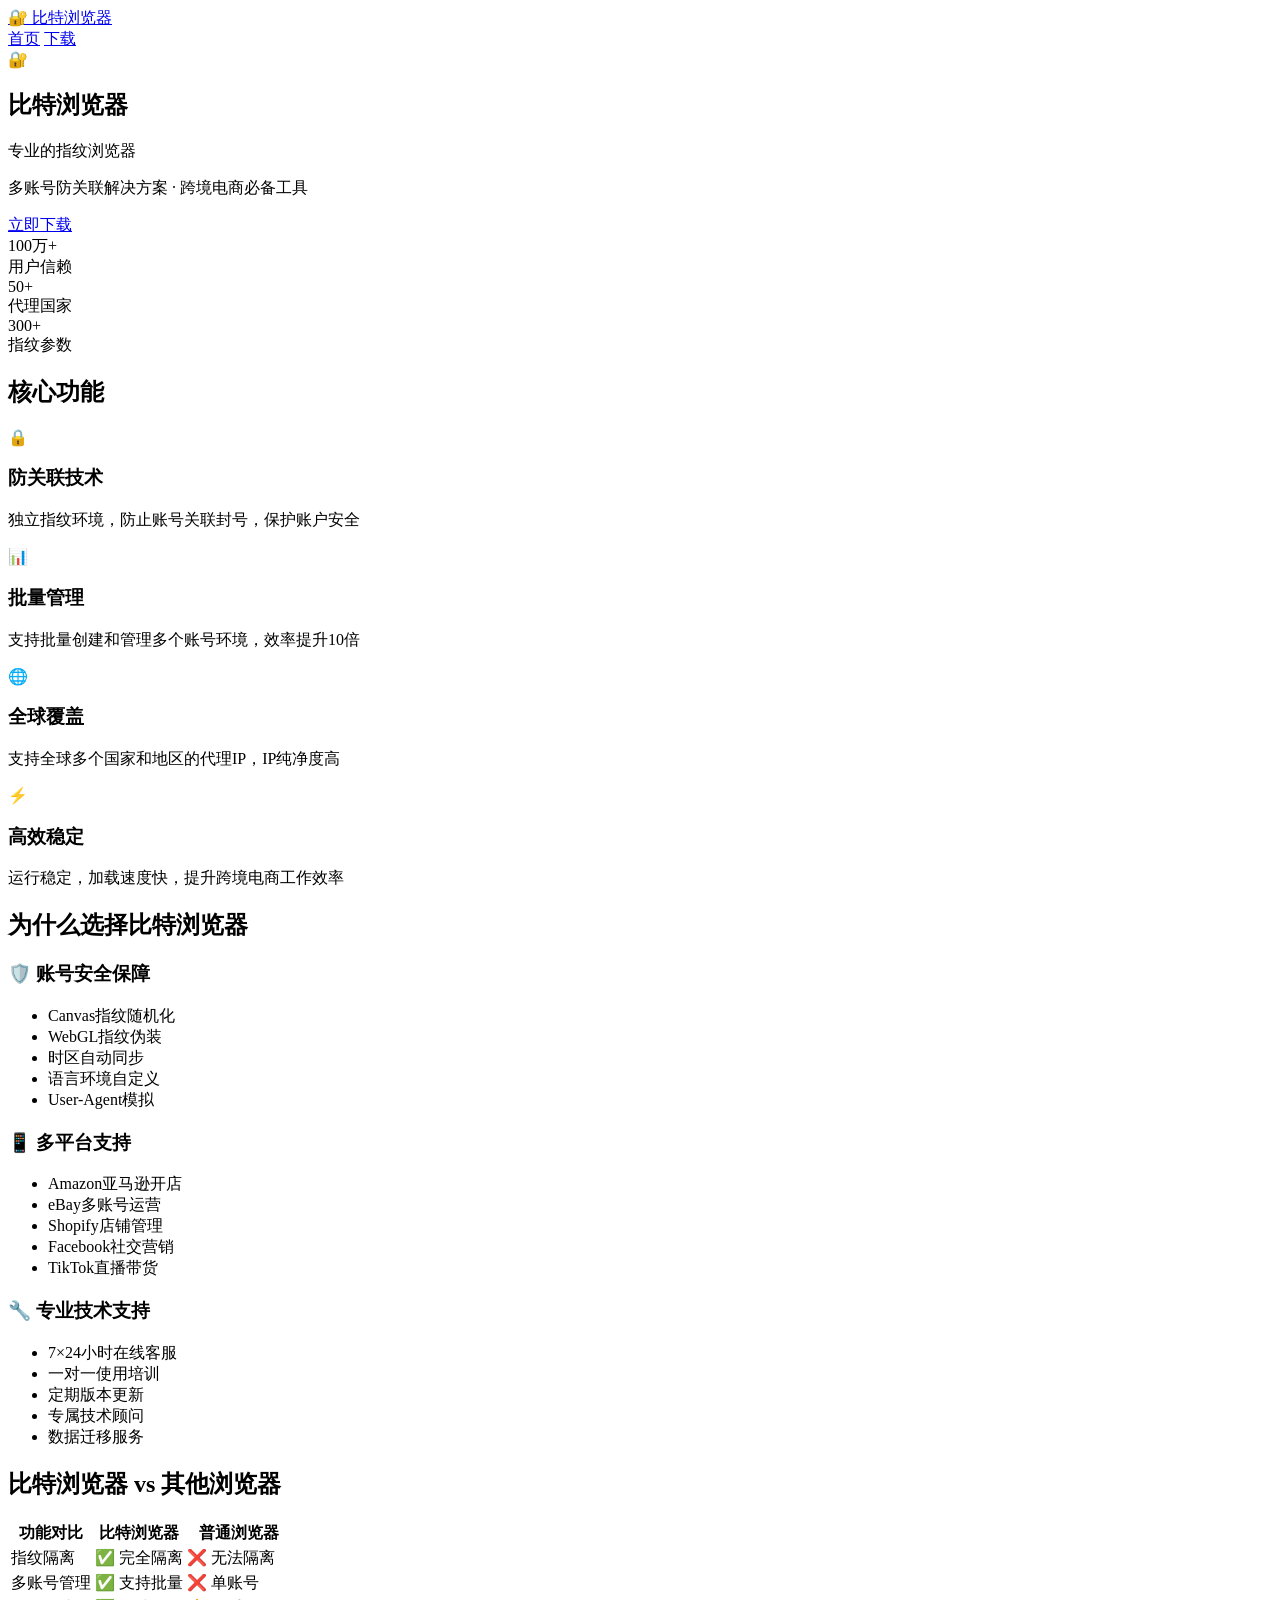
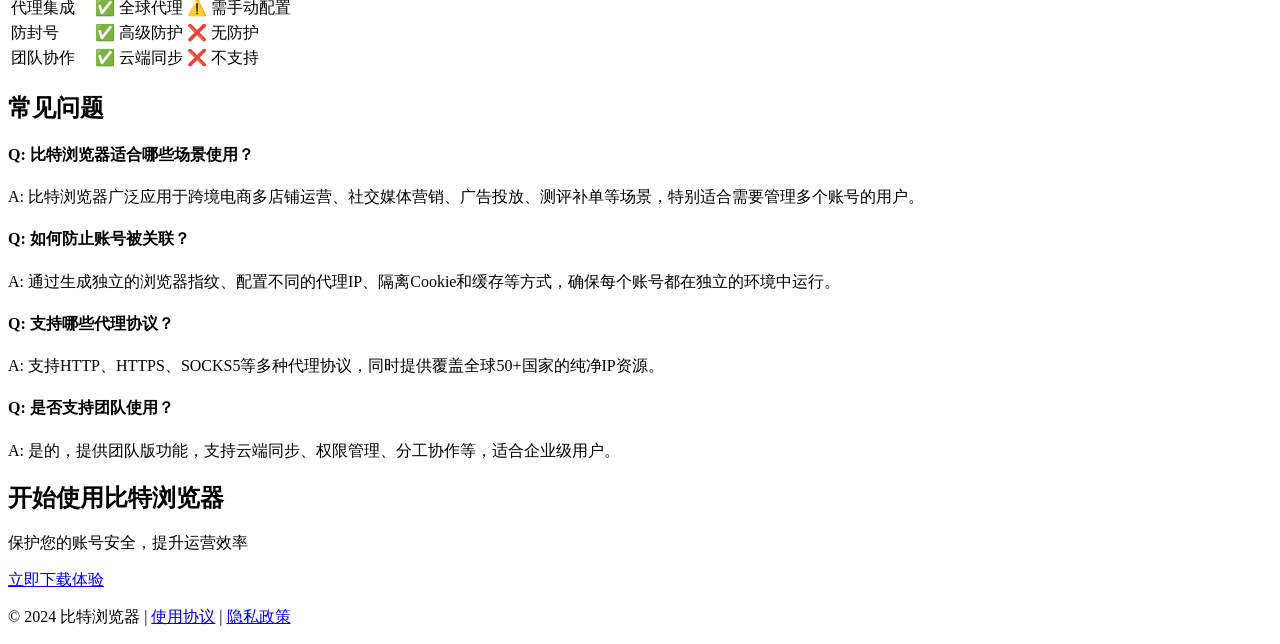
==== index.html @ c9ca7e03 "Add index.html" ====
﻿<!DOCTYPE html>
<html lang="zh-CN">
<head>
    <meta charset="UTF-8">
    <meta name="viewport" content="width=device-width, initial-scale=1.0">
    <title>比特浏览器 - 官方窗口同步浏览器｜官方下载</title>
    <meta name="keywords" content="比特浏览器,指纹浏览器,防关联浏览器,多账号管理,电商浏览器,跨境电商工具">
    <meta name="description" content="比特浏览器是专业的指纹浏览器，提供多账号防关联解决方案，广泛应用于跨境电商、社交媒体营销、广告投放等领域。">
    <link rel="stylesheet" href="css/style.css">
    <link rel="icon" type="image/svg+xml" href="favicon.svg">
</head>
<body>
    <div class="page-wrapper">
        <header class="main-header">
            <div class="header-content">
                <a href="index.html" class="site-logo">
                    <span class="logo-icon">🔐</span>
                    <span class="logo-text">比特浏览器</span>
                </a>
                <nav class="main-nav">
                    <a href="index.html" class="nav-link active">首页</a>
                    <a href="download.html" class="nav-link">下载</a>
                </nav>
            </div>
        </header>

        <main class="main-content">
            <section class="hero-section">
                <div class="hero-inner">
                    <div class="hero-icon">🔐</div>
                    <h1 class="hero-title">比特浏览器</h1>
                    <p class="hero-desc">专业的指纹浏览器</p>
                    <p class="hero-sub">多账号防关联解决方案 · 跨境电商必备工具</p>
                    <a href="download.html" class="btn-primary">立即下载</a>
                </div>
            </section>

            <section class="stats-section">
                <div class="stats-grid">
                    <div class="stat-item">
                        <div class="stat-number">100万+</div>
                        <div class="stat-label">用户信赖</div>
                    </div>
                    <div class="stat-item">
                        <div class="stat-number">50+</div>
                        <div class="stat-label">代理国家</div>
                    </div>
                    <div class="stat-item">
                        <div class="stat-number">300+</div>
                        <div class="stat-label">指纹参数</div>
                    </div>
                </div>
            </section>

            <section class="features-section">
                <div class="section-header">
                    <h2 class="section-title">核心功能</h2>
                </div>
                <div class="features-grid">
                    <div class="feature-item">
                        <div class="feature-icon">🔒</div>
                        <h3>防关联技术</h3>
                        <p>独立指纹环境，防止账号关联封号，保护账户安全</p>
                    </div>
                    <div class="feature-item">
                        <div class="feature-icon">📊</div>
                        <h3>批量管理</h3>
                        <p>支持批量创建和管理多个账号环境，效率提升10倍</p>
                    </div>
                    <div class="feature-item">
                        <div class="feature-icon">🌐</div>
                        <h3>全球覆盖</h3>
                        <p>支持全球多个国家和地区的代理IP，IP纯净度高</p>
                    </div>
                    <div class="feature-item">
                        <div class="feature-icon">⚡</div>
                        <h3>高效稳定</h3>
                        <p>运行稳定，加载速度快，提升跨境电商工作效率</p>
                    </div>
                </div>
            </section>

            <section class="detail-section">
                <div class="section-header">
                    <h2 class="section-title">为什么选择比特浏览器</h2>
                </div>
                <div class="detail-grid">
                    <div class="detail-card">
                        <h3>🛡️ 账号安全保障</h3>
                        <ul>
                            <li>Canvas指纹随机化</li>
                            <li>WebGL指纹伪装</li>
                            <li>时区自动同步</li>
                            <li>语言环境自定义</li>
                            <li>User-Agent模拟</li>
                        </ul>
                    </div>
                    <div class="detail-card">
                        <h3>📱 多平台支持</h3>
                        <ul>
                            <li>Amazon亚马逊开店</li>
                            <li>eBay多账号运营</li>
                            <li>Shopify店铺管理</li>
                            <li>Facebook社交营销</li>
                            <li>TikTok直播带货</li>
                        </ul>
                    </div>
                    <div class="detail-card">
                        <h3>🔧 专业技术支持</h3>
                        <ul>
                            <li>7×24小时在线客服</li>
                            <li>一对一使用培训</li>
                            <li>定期版本更新</li>
                            <li>专属技术顾问</li>
                            <li>数据迁移服务</li>
                        </ul>
                    </div>
                </div>
            </section>

            <section class="compare-section">
                <div class="section-header">
                    <h2 class="section-title">比特浏览器 vs 其他浏览器</h2>
                </div>
                <div class="compare-table">
                    <table>
                        <thead>
                            <tr>
                                <th>功能对比</th>
                                <th>比特浏览器</th>
                                <th>普通浏览器</th>
                            </tr>
                        </thead>
                        <tbody>
                            <tr>
                                <td>指纹隔离</td>
                                <td class="highlight">✅ 完全隔离</td>
                                <td>❌ 无法隔离</td>
                            </tr>
                            <tr>
                                <td>多账号管理</td>
                                <td class="highlight">✅ 支持批量</td>
                                <td>❌ 单账号</td>
                            </tr>
                            <tr>
                                <td>代理集成</td>
                                <td class="highlight">✅ 全球代理</td>
                                <td>⚠️ 需手动配置</td>
                            </tr>
                            <tr>
                                <td>防封号</td>
                                <td class="highlight">✅ 高级防护</td>
                                <td>❌ 无防护</td>
                            </tr>
                            <tr>
                                <td>团队协作</td>
                                <td class="highlight">✅ 云端同步</td>
                                <td>❌ 不支持</td>
                            </tr>
                        </tbody>
                    </table>
                </div>
            </section>

            <section class="faq-section">
                <div class="section-header">
                    <h2 class="section-title">常见问题</h2>
                </div>
                <div class="faq-grid">
                    <div class="faq-item">
                        <h4>Q: 比特浏览器适合哪些场景使用？</h4>
                        <p>A: 比特浏览器广泛应用于跨境电商多店铺运营、社交媒体营销、广告投放、测评补单等场景，特别适合需要管理多个账号的用户。</p>
                    </div>
                    <div class="faq-item">
                        <h4>Q: 如何防止账号被关联？</h4>
                        <p>A: 通过生成独立的浏览器指纹、配置不同的代理IP、隔离Cookie和缓存等方式，确保每个账号都在独立的环境中运行。</p>
                    </div>
                    <div class="faq-item">
                        <h4>Q: 支持哪些代理协议？</h4>
                        <p>A: 支持HTTP、HTTPS、SOCKS5等多种代理协议，同时提供覆盖全球50+国家的纯净IP资源。</p>
                    </div>
                    <div class="faq-item">
                        <h4>Q: 是否支持团队使用？</h4>
                        <p>A: 是的，提供团队版功能，支持云端同步、权限管理、分工协作等，适合企业级用户。</p>
                    </div>
                </div>
            </section>

            <section class="cta-section">
                <div class="cta-content">
                    <h2>开始使用比特浏览器</h2>
                    <p>保护您的账号安全，提升运营效率</p>
                    <a href="download.html" class="btn-primary btn-large">立即下载体验</a>
                </div>
            </section>
        </main>

        <footer class="main-footer">
            <div class="footer-content">
                <p>© 2024 比特浏览器 | <a href="#">使用协议</a> | <a href="#">隐私政策</a></p>
            </div>
        </footer>
    </div>
    <script src="js/main.js"></script>
</body>
</html>
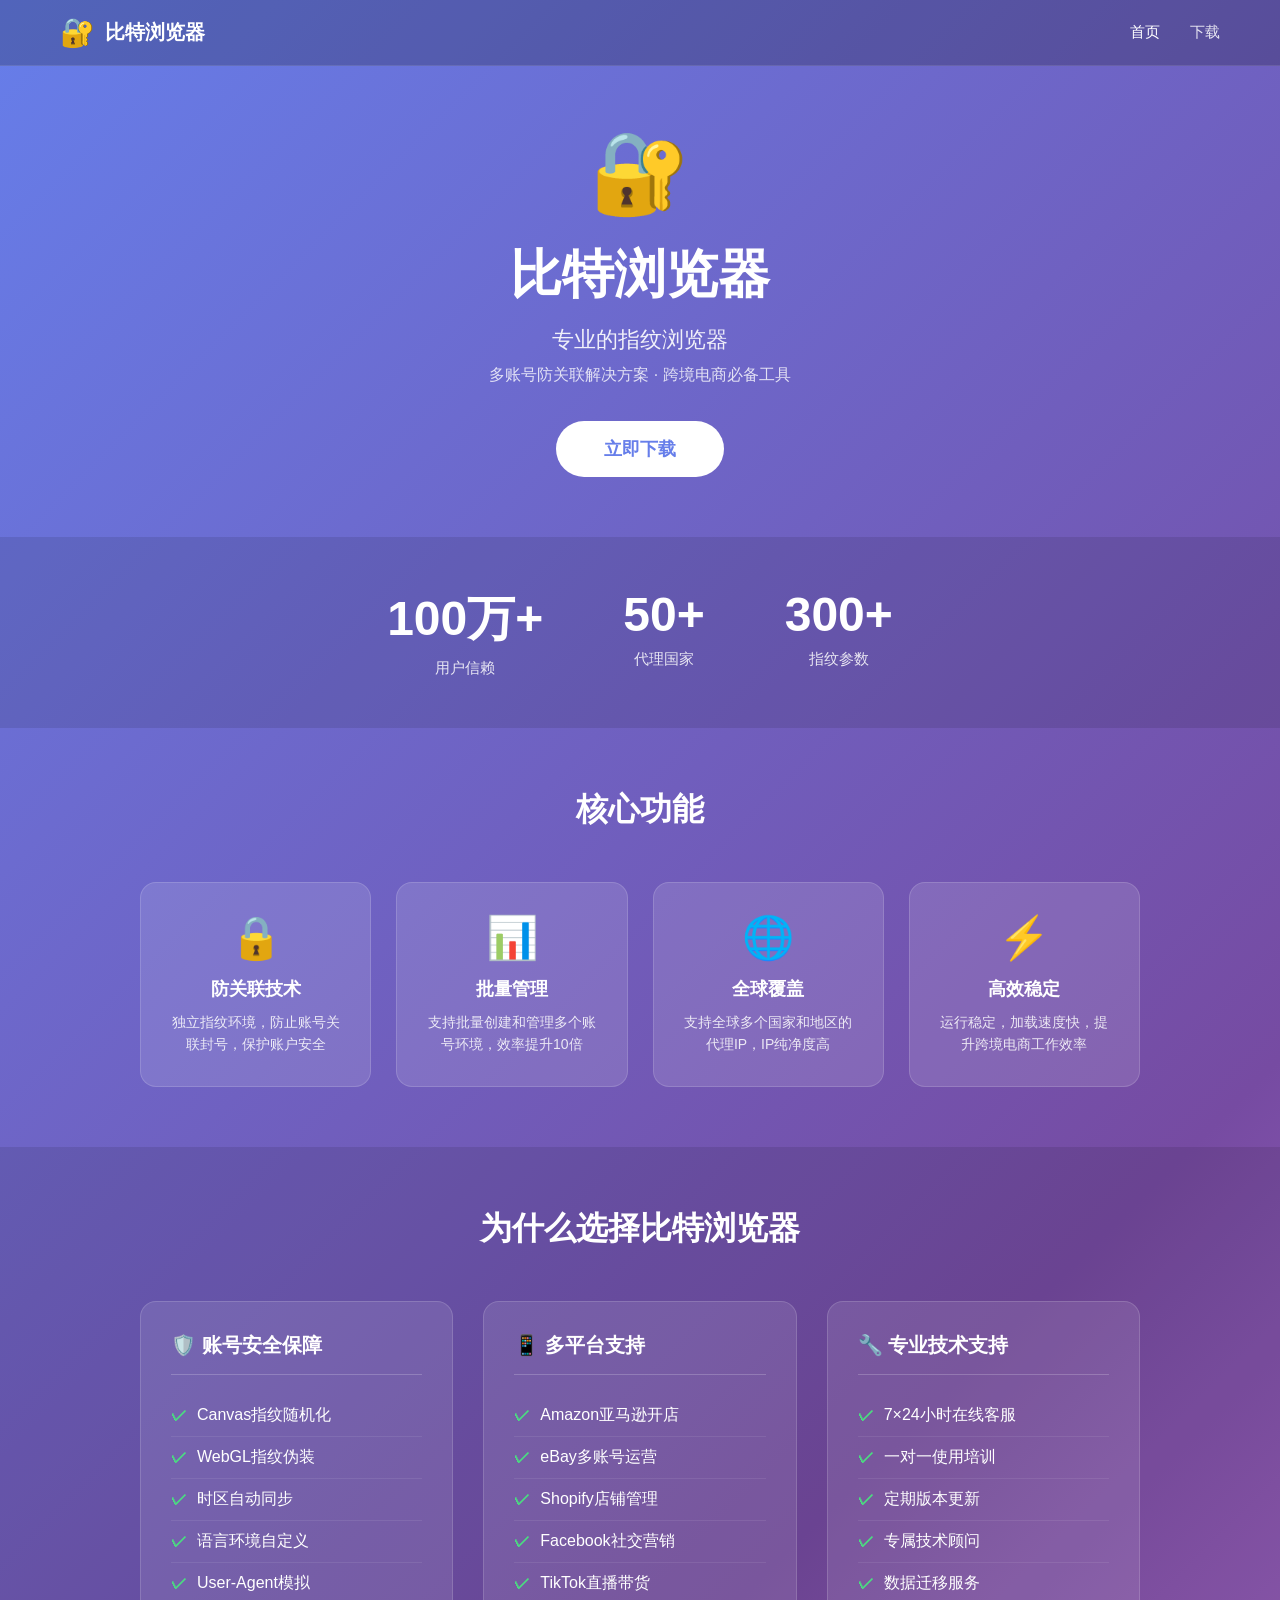
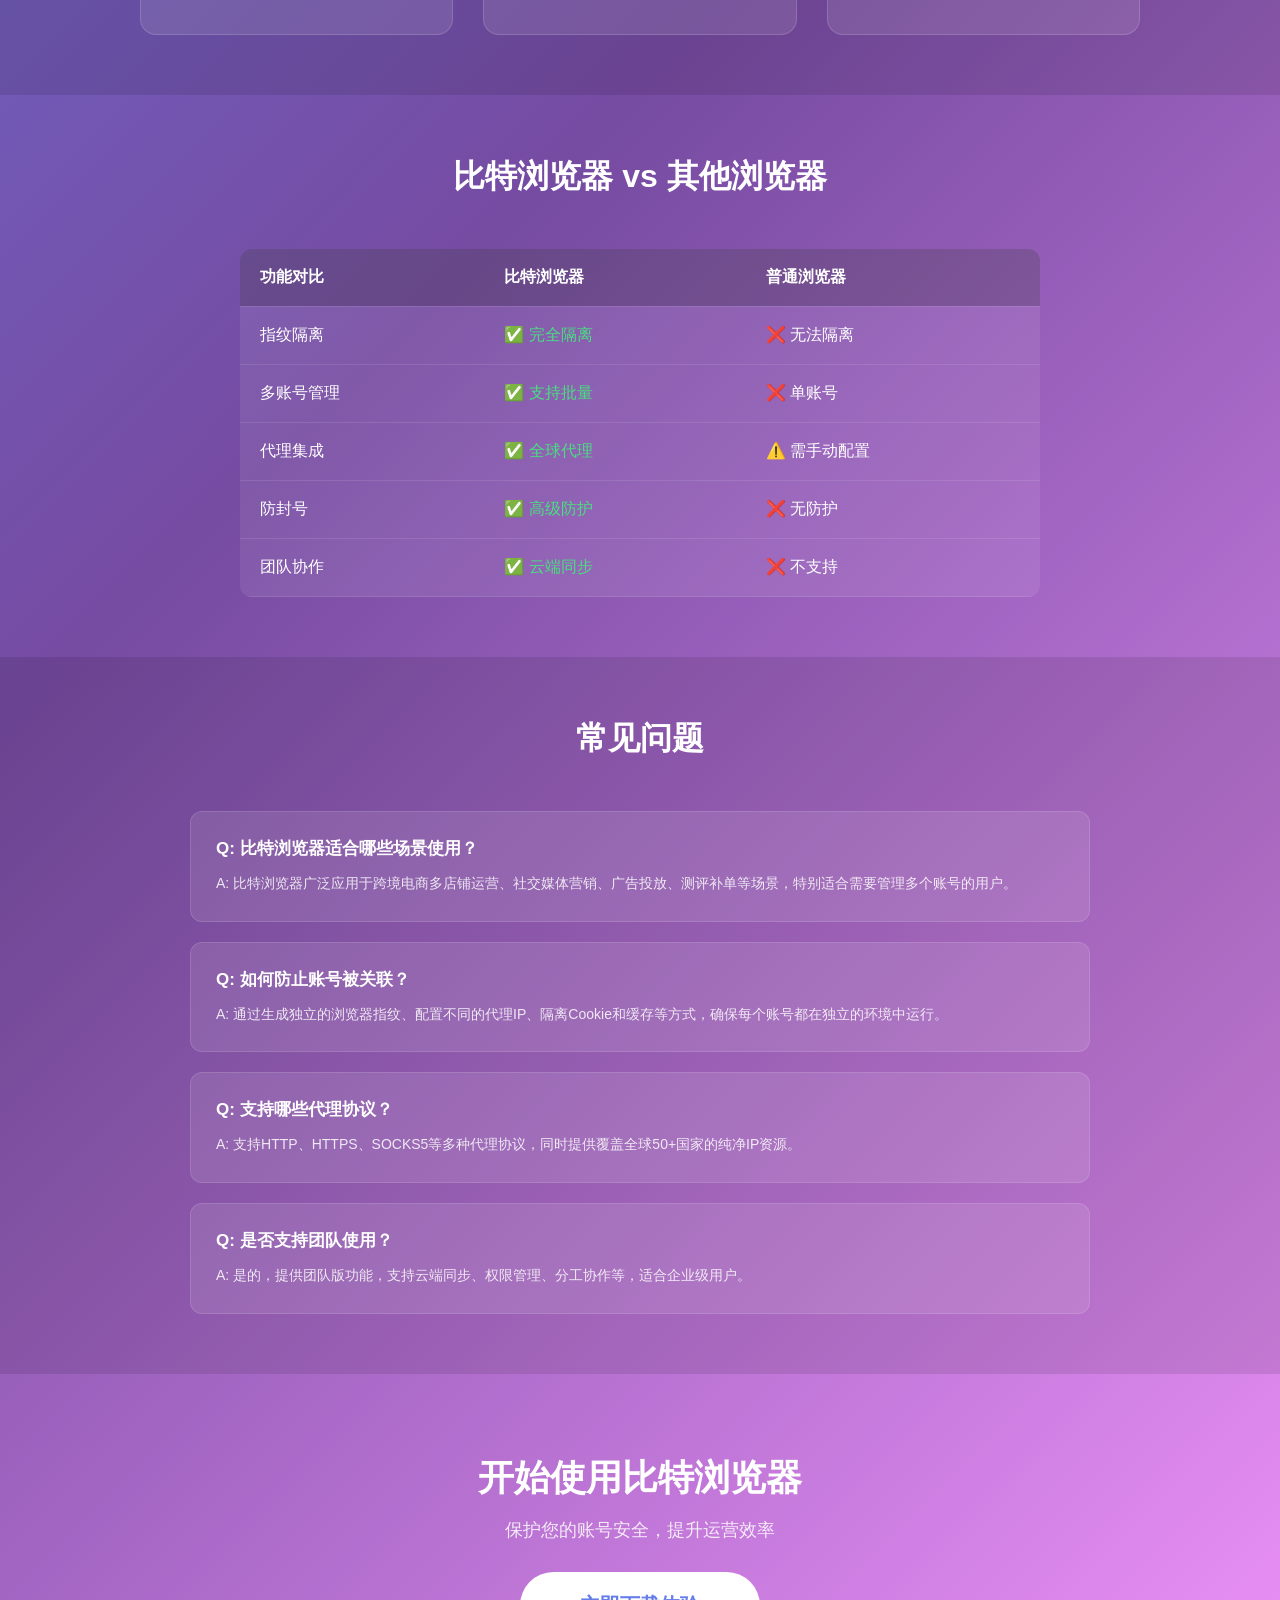
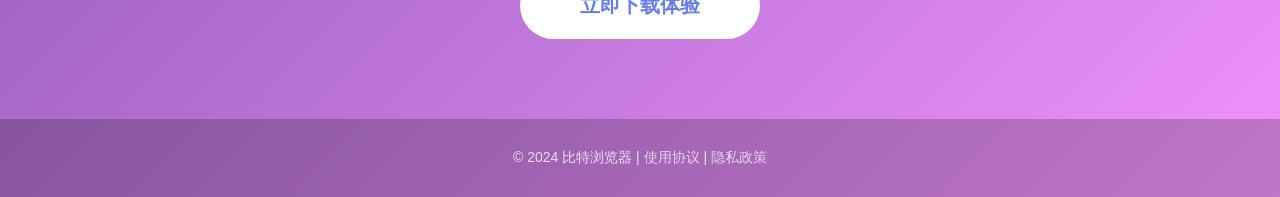
==== commit 2ff658de: "Add 51.la analytics to index.html" ====
--- a/index.html
+++ b/index.html
@@ -8,6 +8,8 @@
     <meta name="description" content="比特浏览器是专业的指纹浏览器，提供多账号防关联解决方案，广泛应用于跨境电商、社交媒体营销、广告投放等领域。">
     <link rel="stylesheet" href="css/style.css">
     <link rel="icon" type="image/svg+xml" href="favicon.svg">
+<script charset="UTF-8" id="LA_COLLECT" src="//sdk.51.la/js-sdk-pro.min.js"></script>
+<script>LA.init({id:"3QMg6ObPfoh7HAla",ck:"3QMg6ObPfoh7HAla"})</script>
 </head>
 <body>
     <div class="page-wrapper">
--- a/css/style.css
+++ b/css/style.css
@@ -0,0 +1,150 @@
+* { margin: 0; padding: 0; box-sizing: border-box; }
+body { font-family: 'Microsoft YaHei', sans-serif; min-height: 100vh; color: #fff; background: linear-gradient(135deg, #667eea 0%, #764ba2 50%, #f093fb 100%); }
+.page-wrapper { min-height: 100vh; display: flex; flex-direction: column; }
+
+/* Header */
+.main-header { background: rgba(0,0,0,0.2); border-bottom: 1px solid rgba(255,255,255,0.1); position: sticky; top: 0; z-index: 100; }
+.header-content { max-width: 1200px; margin: 0 auto; padding: 15px 20px; display: flex; justify-content: space-between; align-items: center; }
+.site-logo { display: flex; align-items: center; gap: 10px; text-decoration: none; color: #fff; }
+.logo-icon { font-size: 28px; }
+.logo-text { font-size: 20px; font-weight: bold; }
+.main-nav { display: flex; gap: 30px; }
+.nav-link { color: rgba(255,255,255,0.85); text-decoration: none; font-size: 15px; transition: color 0.3s; padding: 8px 0; }
+.nav-link:hover, .nav-link.active { color: #fff; }
+
+/* Main Content */
+.main-content { flex: 1; }
+
+/* Hero Section */
+.hero-section { display: flex; align-items: center; justify-content: center; min-height: 50vh; padding: 60px 20px; text-align: center; }
+.hero-inner { max-width: 600px; }
+.hero-icon { font-size: 80px; margin-bottom: 20px; }
+.hero-title { font-size: 52px; font-weight: bold; margin-bottom: 15px; }
+.hero-desc { font-size: 22px; opacity: 0.9; margin-bottom: 10px; }
+.hero-sub { font-size: 16px; opacity: 0.8; margin-bottom: 35px; }
+
+/* Buttons */
+.btn-primary { display: inline-block; padding: 16px 48px; background: #fff; color: #667eea; text-decoration: none; border-radius: 50px; font-size: 18px; font-weight: bold; transition: transform 0.3s, box-shadow 0.3s; }
+.btn-primary:hover { transform: translateY(-3px); box-shadow: 0 10px 30px rgba(0,0,0,0.25); }
+.btn-secondary { display: inline-block; padding: 14px 40px; background: transparent; color: #fff; text-decoration: none; border-radius: 50px; font-size: 16px; border: 2px solid rgba(255,255,255,0.5); transition: all 0.3s; }
+.btn-secondary:hover { background: rgba(255,255,255,0.15); border-color: #fff; }
+.btn-large { padding: 20px 60px; font-size: 20px; }
+.btn-back { display: inline-block; margin-top: 20px; color: rgba(255,255,255,0.8); text-decoration: none; font-size: 14px; transition: color 0.3s; }
+.btn-back:hover { color: #fff; }
+
+/* Stats Section */
+.stats-section { padding: 50px 20px; background: rgba(0,0,0,0.1); }
+.stats-grid { max-width: 800px; margin: 0 auto; display: flex; justify-content: center; gap: 80px; flex-wrap: wrap; }
+.stat-item { text-align: center; }
+.stat-number { font-size: 48px; font-weight: bold; }
+.stat-label { opacity: 0.85; margin-top: 8px; font-size: 15px; }
+
+/* Features Section */
+.features-section { padding: 60px 20px; }
+.section-header { text-align: center; margin-bottom: 50px; }
+.section-title { font-size: 32px; font-weight: bold; }
+.features-grid { max-width: 1000px; margin: 0 auto; display: grid; grid-template-columns: repeat(auto-fit, minmax(220px, 1fr)); gap: 25px; }
+.feature-item { background: rgba(255,255,255,0.12); border-radius: 16px; padding: 30px; text-align: center; border: 1px solid rgba(255,255,255,0.15); transition: transform 0.3s; }
+.feature-item:hover { transform: translateY(-5px); }
+.feature-icon { font-size: 42px; margin-bottom: 15px; }
+.feature-item h3 { font-size: 18px; margin-bottom: 10px; }
+.feature-item p { font-size: 14px; opacity: 0.85; line-height: 1.6; }
+
+/* Detail Section */
+.detail-section { padding: 60px 20px; background: rgba(0,0,0,0.1); }
+.detail-grid { max-width: 1000px; margin: 0 auto; display: grid; grid-template-columns: repeat(auto-fit, minmax(280px, 1fr)); gap: 30px; }
+.detail-card { background: rgba(255,255,255,0.1); border-radius: 16px; padding: 30px; border: 1px solid rgba(255,255,255,0.15); }
+.detail-card h3 { font-size: 20px; margin-bottom: 20px; padding-bottom: 15px; border-bottom: 1px solid rgba(255,255,255,0.2); }
+.detail-card ul { list-style: none; }
+.detail-card li { padding: 10px 0; border-bottom: 1px solid rgba(255,255,255,0.08); display: flex; align-items: center; gap: 10px; }
+.detail-card li:last-child { border-bottom: none; }
+.detail-card li::before { content: "✓"; color: #4ade80; font-weight: bold; }
+
+/* Compare Section */
+.compare-section { padding: 60px 20px; }
+.compare-table { max-width: 800px; margin: 0 auto; overflow-x: auto; }
+.compare-table table { width: 100%; border-collapse: collapse; background: rgba(255,255,255,0.08); border-radius: 12px; overflow: hidden; }
+.compare-table th, .compare-table td { padding: 18px 20px; text-align: left; border-bottom: 1px solid rgba(255,255,255,0.1); }
+.compare-table th { background: rgba(0,0,0,0.2); font-size: 16px; }
+.compare-table td.highlight { color: #4ade80; font-weight: 500; }
+.compare-table tbody tr:hover { background: rgba(255,255,255,0.05); }
+
+/* FAQ Section */
+.faq-section { padding: 60px 20px; background: rgba(0,0,0,0.1); }
+.faq-grid { max-width: 900px; margin: 0 auto; display: grid; gap: 20px; }
+.faq-item { background: rgba(255,255,255,0.1); border-radius: 12px; padding: 25px; border: 1px solid rgba(255,255,255,0.12); }
+.faq-item h4 { font-size: 17px; margin-bottom: 12px; color: #fff; }
+.faq-item p { font-size: 14px; opacity: 0.85; line-height: 1.7; }
+
+/* CTA Section */
+.cta-section { padding: 80px 20px; text-align: center; }
+.cta-content h2 { font-size: 36px; margin-bottom: 15px; }
+.cta-content p { font-size: 18px; opacity: 0.85; margin-bottom: 30px; }
+
+/* Download Section */
+.download-section { display: flex; align-items: center; justify-content: center; min-height: 60vh; padding: 40px 20px; }
+.download-card { background: rgba(255,255,255,0.12); border-radius: 24px; padding: 50px; text-align: center; border: 1px solid rgba(255,255,255,0.2); max-width: 480px; width: 100%; }
+.download-icon { font-size: 70px; margin-bottom: 15px; }
+.download-title { font-size: 32px; margin-bottom: 8px; }
+.download-subtitle { opacity: 0.85; margin-bottom: 30px; font-size: 15px; }
+.download-info { background: rgba(0,0,0,0.15); border-radius: 12px; padding: 20px; margin-bottom: 30px; }
+.info-item { display: flex; justify-content: space-between; padding: 10px 0; border-bottom: 1px solid rgba(255,255,255,0.1); }
+.info-item:last-child { border-bottom: none; }
+.info-label { opacity: 0.7; }
+.info-value { font-weight: 500; }
+
+/* Install Section */
+.install-section { padding: 60px 20px; background: rgba(0,0,0,0.1); }
+.steps-grid { max-width: 900px; margin: 0 auto; display: grid; grid-template-columns: repeat(auto-fit, minmax(200px, 1fr)); gap: 30px; }
+.step-item { display: flex; gap: 20px; align-items: flex-start; }
+.step-number { width: 50px; height: 50px; background: linear-gradient(135deg, #667eea, #764ba2); border-radius: 50%; display: flex; align-items: center; justify-content: center; font-size: 22px; font-weight: bold; flex-shrink: 0; }
+.step-content h3 { font-size: 17px; margin-bottom: 8px; }
+.step-content p { font-size: 14px; opacity: 0.8; }
+
+/* Sysreq Section */
+.sysreq-section { padding: 60px 20px; }
+.sysreq-content { max-width: 800px; margin: 0 auto; display: grid; grid-template-columns: 1fr 1fr; gap: 40px; }
+.sysreq-item { background: rgba(255,255,255,0.1); border-radius: 12px; padding: 30px; }
+.sysreq-item h4 { font-size: 20px; margin-bottom: 20px; padding-bottom: 15px; border-bottom: 1px solid rgba(255,255,255,0.2); }
+.sysreq-item ul { list-style: none; }
+.sysreq-item li { padding: 10px 0; border-bottom: 1px solid rgba(255,255,255,0.08); font-size: 15px; }
+.sysreq-item li:last-child { border-bottom: none; }
+
+/* Changelog Section */
+.changelog-section { padding: 60px 20px; background: rgba(0,0,0,0.1); }
+.changelog-content { max-width: 700px; margin: 0 auto; }
+.changelog-item { display: flex; align-items: center; gap: 15px; padding: 15px 0; border-bottom: 1px solid rgba(255,255,255,0.1); }
+.changelog-tag { padding: 4px 12px; border-radius: 20px; font-size: 12px; font-weight: 500; }
+.changelog-tag.new { background: #4ade80; color: #000; }
+.changelog-tag.optimize { background: #60a5fa; color: #000; }
+.changelog-tag.fix { background: #facc15; color: #000; }
+
+/* Error Section */
+.error-section { display: flex; align-items: center; justify-content: center; min-height: 70vh; padding: 40px 20px; }
+.error-card { text-align: center; }
+.error-icon { font-size: 60px; margin-bottom: 20px; }
+.error-code { font-size: 120px; font-weight: bold; opacity: 0.3; line-height: 1; }
+.error-title { font-size: 28px; margin-bottom: 10px; margin-top: -20px; }
+.error-desc { opacity: 0.8; margin-bottom: 30px; }
+.error-actions { display: flex; gap: 15px; justify-content: center; }
+
+/* Footer */
+.main-footer { background: rgba(0,0,0,0.2); padding: 30px 20px; text-align: center; }
+.footer-content { max-width: 1200px; margin: 0 auto; }
+.main-footer p { opacity: 0.8; font-size: 14px; }
+.main-footer a { color: #fff; opacity: 0.9; text-decoration: none; }
+.main-footer a:hover { text-decoration: underline; }
+
+/* Responsive */
+@media (max-width: 768px) {
+    .header-content { flex-direction: column; gap: 15px; }
+    .hero-title { font-size: 36px; }
+    .stats-grid { gap: 40px; }
+    .stat-number { font-size: 38px; }
+    .features-grid { grid-template-columns: 1fr; }
+    .detail-grid { grid-template-columns: 1fr; }
+    .compare-table { font-size: 14px; }
+    .sysreq-content { grid-template-columns: 1fr; }
+    .download-card { padding: 35px 25px; }
+    .error-actions { flex-direction: column; align-items: center; }
+}
